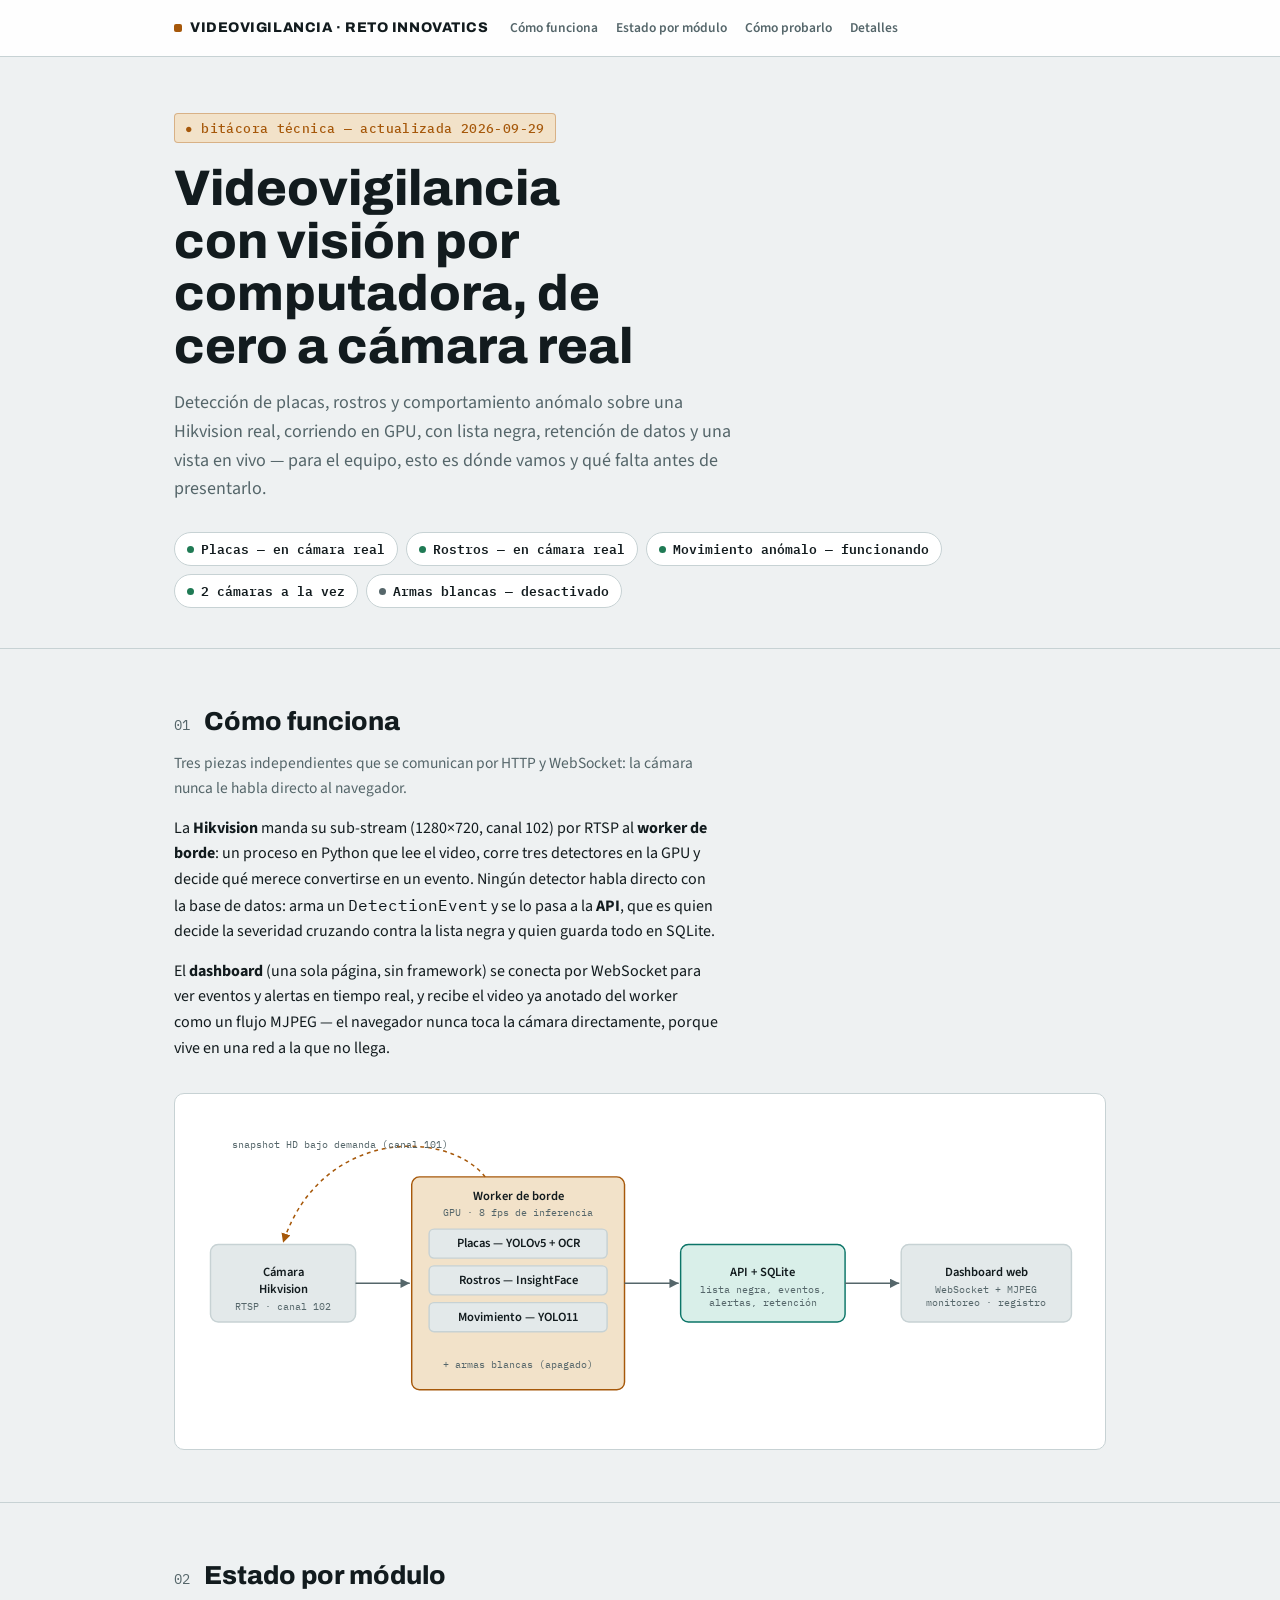
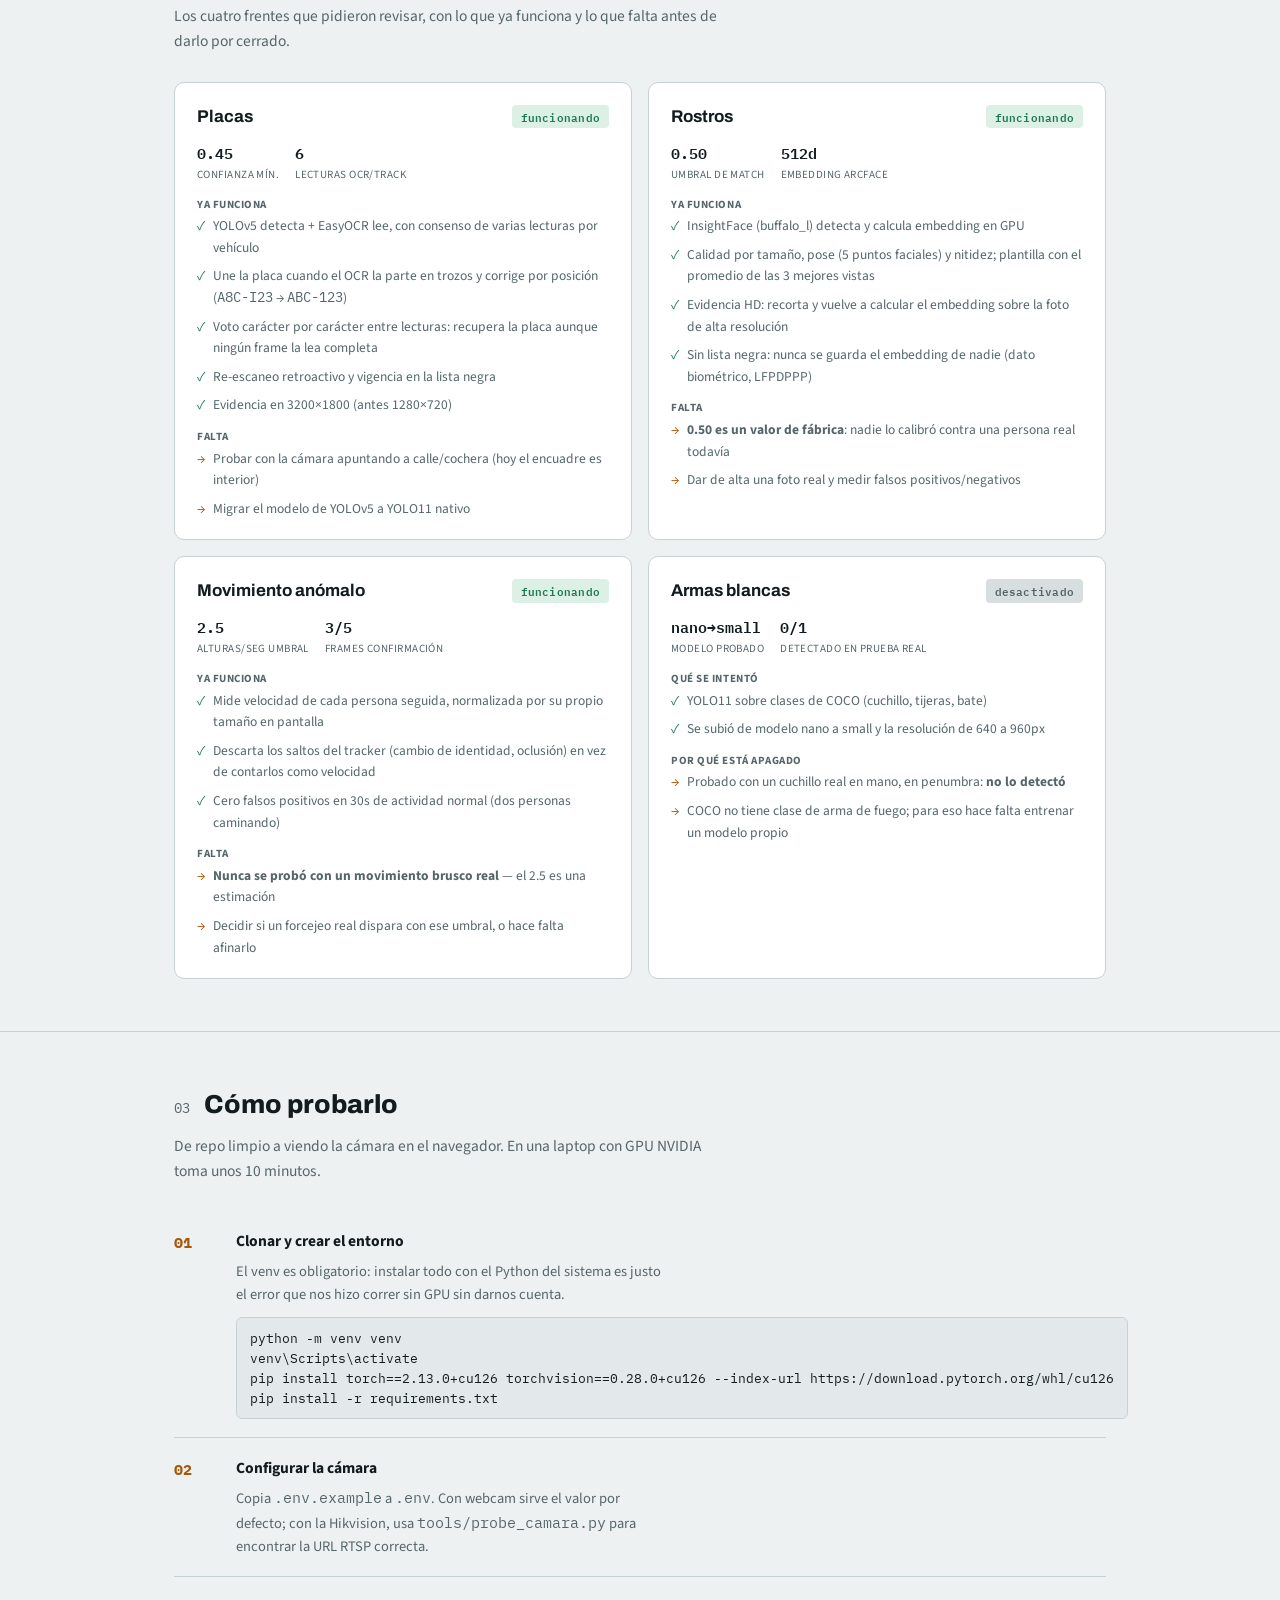
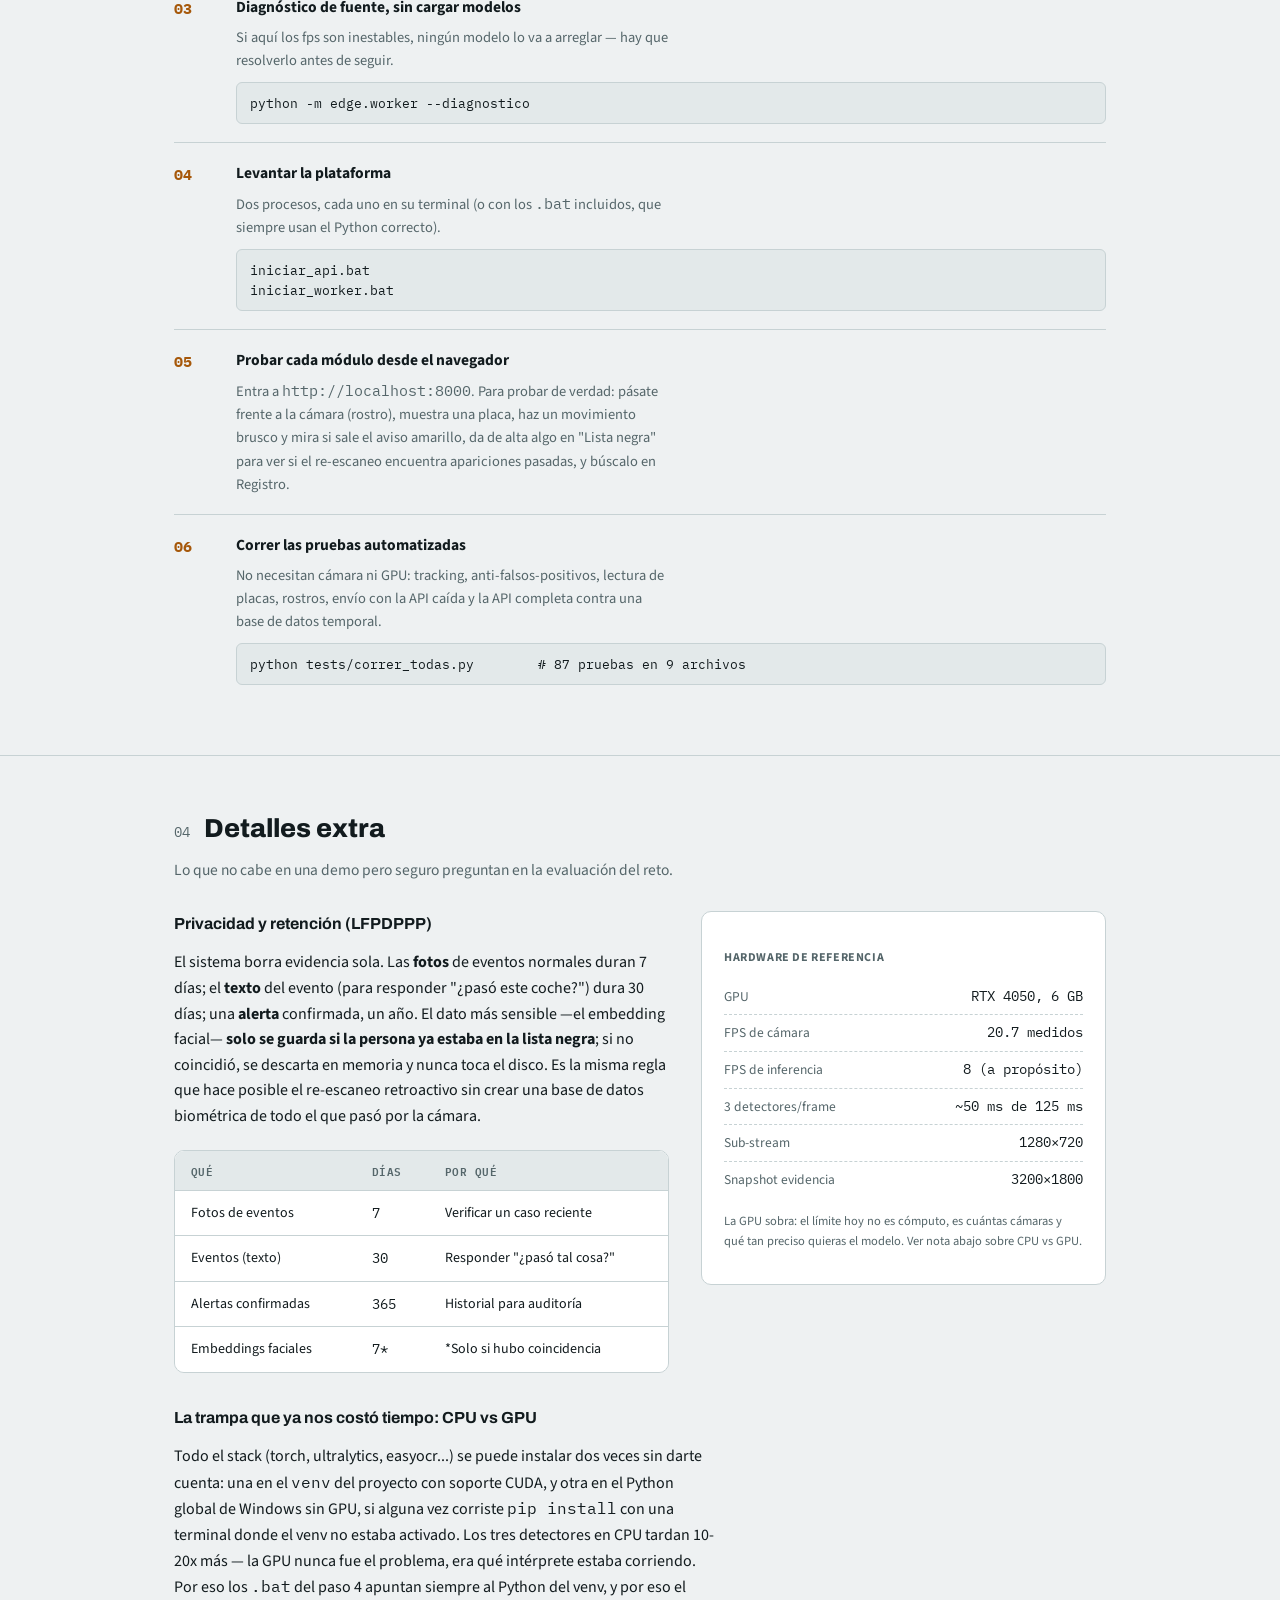
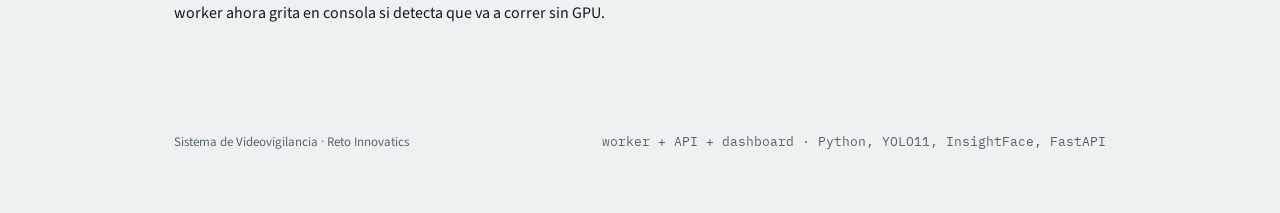
==== docs/bitacoravideovigilancia.html @ a85c43ca "Revision de rendimiento y precision: envio asincrono, OCR, rostros y busqueda Cuellos de botella - e" ====
<!DOCTYPE html>
<html lang="es">
<head>
<meta charset="utf-8">
<meta name="viewport" content="width=device-width, initial-scale=1">
<title>Bitácora de Videovigilancia</title>
<link rel="stylesheet" href="https://fonts.googleapis.com/css2?family=Archivo:wght@600;700;800&family=Source+Sans+3:wght@400;500;600;700&family=IBM+Plex+Mono:wght@400;500;600&display=swap">
<style>
  :root {
    --bg: #eef1f2;
    --surface: #ffffff;
    --surface-2: #e3e9ea;
    --surface-3: #d6dee0;
    --border: #c7d2d4;
    --text: #121b1e;
    --text-muted: #55666a;
    --accent: #a6580a;
    --accent-ink: #ffffff;
    --accent-soft: #f2e2c9;
    --teal: #0c7568;
    --teal-soft: #d9efe9;
    --critical: #b6293a;
    --critical-soft: #f6dde0;
    --ok: #1f7a54;
    --ok-soft: #dcf0e5;
    --font-display: "Archivo", "Arial Narrow", sans-serif;
    --font-body: "Source Sans 3", "Segoe UI", sans-serif;
    --font-mono: "IBM Plex Mono", ui-monospace, Consolas, monospace;
  }
  @media (prefers-color-scheme: dark) {
    :root:not([data-theme="light"]) {
      --bg: #0a0f11;
      --surface: #11181b;
      --surface-2: #182124;
      --surface-3: #212c2f;
      --border: #2a3538;
      --text: #e9eff0;
      --text-muted: #90a2a6;
      --accent: #f0a139;
      --accent-ink: #241601;
      --accent-soft: #3a2c14;
      --teal: #2fd6c5;
      --teal-soft: #12302c;
      --critical: #ff6470;
      --critical-soft: #3a161a;
      --ok: #3fdb9a;
      --ok-soft: #123326;
    }
  }
  :root[data-theme="dark"] {
    --bg: #0a0f11;
    --surface: #11181b;
    --surface-2: #182124;
    --surface-3: #212c2f;
    --border: #2a3538;
    --text: #e9eff0;
    --text-muted: #90a2a6;
    --accent: #f0a139;
    --accent-ink: #241601;
    --accent-soft: #3a2c14;
    --teal: #2fd6c5;
    --teal-soft: #12302c;
    --critical: #ff6470;
    --critical-soft: #3a161a;
    --ok: #3fdb9a;
    --ok-soft: #123326;
  }

  * { box-sizing: border-box; }
  body {
    margin: 0; background: var(--bg); color: var(--text);
    font-family: var(--font-body); font-size: 16px; line-height: 1.6;
    -webkit-font-smoothing: antialiased;
  }
  h1, h2, h3 { font-family: var(--font-display); text-wrap: balance; margin: 0; }
  code, .mono { font-family: var(--font-mono); }
  a { color: var(--teal); }
  ::selection { background: var(--accent-soft); }

  .envoltura { max-width: 980px; margin: 0 auto; padding: 0 24px; }

  /* ---------- Barra superior ---------- */
  #barra {
    position: sticky; top: 0; z-index: 20;
    background: color-mix(in srgb, var(--surface) 92%, transparent);
    backdrop-filter: blur(8px);
    border-bottom: 1px solid var(--border);
  }
  #barra .envoltura {
    display: flex; align-items: center; gap: 22px; height: 56px;
    overflow-x: auto;
  }
  #barra .marca {
    font-family: var(--font-display); font-weight: 800; font-size: 14px;
    letter-spacing: .04em; text-transform: uppercase; white-space: nowrap;
    display: flex; align-items: center; gap: 8px;
  }
  #barra .marca .punto { width: 8px; height: 8px; border-radius: 2px; background: var(--accent); }
  #barra nav { display: flex; gap: 18px; white-space: nowrap; }
  #barra nav a {
    font-size: 13.5px; font-weight: 600; color: var(--text-muted);
    text-decoration: none;
  }
  #barra nav a:hover { color: var(--text); }

  /* ---------- Portada ---------- */
  header.portada { padding: 56px 0 40px; }
  .eyebrow {
    display: inline-flex; align-items: center; gap: 8px;
    font-family: var(--font-mono); font-size: 12.5px; font-weight: 500;
    color: var(--accent); letter-spacing: .03em;
    background: var(--accent-soft); border: 1px solid color-mix(in srgb, var(--accent) 35%, transparent);
    padding: 4px 10px; border-radius: 4px; margin-bottom: 20px;
  }
  header.portada h1 {
    font-size: clamp(32px, 5vw, 50px); font-weight: 800; line-height: 1.05;
    max-width: 15ch;
  }
  header.portada .subtitulo {
    margin-top: 16px; font-size: 18px; color: var(--text-muted); max-width: 62ch;
  }
  .chips { display: flex; flex-wrap: wrap; gap: 8px; margin-top: 28px; }
  .chip {
    display: inline-flex; align-items: center; gap: 7px;
    font-size: 12.5px; font-weight: 600; padding: 6px 12px; border-radius: 100px;
    border: 1px solid var(--border); background: var(--surface);
    font-family: var(--font-mono);
  }
  .chip .foco { width: 7px; height: 7px; border-radius: 50%; flex: none; }
  .foco.ok { background: var(--ok); }
  .foco.aviso { background: var(--accent); }
  .foco.apagado { background: var(--text-muted); }

  /* ---------- Secciones ---------- */
  section { padding: 52px 0; border-top: 1px solid var(--border); }
  .titulo-seccion { display: flex; align-items: baseline; gap: 14px; margin-bottom: 8px; flex-wrap: wrap; }
  .titulo-seccion h2 { font-size: 26px; font-weight: 800; }
  .titulo-seccion .num { font-family: var(--font-mono); color: var(--text-muted); font-size: 14px; }
  .dek { color: var(--text-muted); max-width: 68ch; margin-top: 4px; font-size: 15.5px; }
  .cuerpo { max-width: 68ch; }
  .cuerpo p { margin: 14px 0; }
  .cuerpo strong { color: var(--text); }

  /* ---------- Diagrama ---------- */
  .diagrama-envoltura {
    margin-top: 32px; border: 1px solid var(--border); border-radius: 10px;
    background: var(--surface); padding: 20px; overflow-x: auto;
  }
  .diagrama-envoltura svg { display: block; min-width: 720px; width: 100%; height: auto; }
  .nodo-caja { fill: var(--surface-2); stroke: var(--border); stroke-width: 1.5; }
  .nodo-caja.acento { fill: var(--accent-soft); stroke: var(--accent); }
  .nodo-caja.teal { fill: var(--teal-soft); stroke: var(--teal); }
  .nodo-texto { font-family: var(--font-body); font-size: 13px; fill: var(--text); font-weight: 600; }
  .nodo-sub { font-family: var(--font-mono); font-size: 10.5px; fill: var(--text-muted); }
  .flujo-linea { stroke: var(--text-muted); stroke-width: 1.6; fill: none; }
  .flujo-linea.punteada { stroke-dasharray: 4 4; stroke: var(--accent); }
  .flujo-etiqueta { font-family: var(--font-mono); font-size: 10.5px; fill: var(--text-muted); }

  /* ---------- Tarjetas de modulo ---------- */
  .grid-modulos { display: grid; grid-template-columns: repeat(2, 1fr); gap: 16px; margin-top: 28px; }
  @media (max-width: 720px) { .grid-modulos { grid-template-columns: 1fr; } }
  .tarjeta-modulo {
    border: 1px solid var(--border); border-radius: 10px; background: var(--surface);
    padding: 20px 22px; display: flex; flex-direction: column; gap: 12px;
  }
  .tarjeta-modulo .cab { display: flex; align-items: center; justify-content: space-between; gap: 10px; }
  .tarjeta-modulo h3 { font-size: 17px; font-weight: 700; }
  .estado {
    font-family: var(--font-mono); font-size: 11px; font-weight: 600; letter-spacing: .02em;
    padding: 3px 9px; border-radius: 4px; white-space: nowrap;
  }
  .estado.ok { background: var(--ok-soft); color: var(--ok); }
  .estado.aviso { background: var(--accent-soft); color: var(--accent); }
  .estado.apagado { background: var(--surface-3); color: var(--text-muted); }
  .tarjeta-modulo .metricas { display: flex; gap: 16px; flex-wrap: wrap; }
  .metrica-mini .n { font-family: var(--font-mono); font-weight: 600; font-size: 15px; }
  .metrica-mini .e { font-size: 11px; color: var(--text-muted); text-transform: uppercase; letter-spacing: .04em; }
  .tarjeta-modulo .lista-mini { margin: 0; padding: 0; list-style: none; display: flex; flex-direction: column; gap: 7px; }
  .tarjeta-modulo .lista-mini li { font-size: 13.5px; padding-left: 16px; position: relative; color: var(--text-muted); }
  .tarjeta-modulo .lista-mini.falta li::before { content: "→"; position: absolute; left: 0; color: var(--accent); }
  .tarjeta-modulo .lista-mini.hecho li::before { content: "✓"; position: absolute; left: 0; color: var(--ok); }
  .tarjeta-modulo .etiqueta-lista {
    font-size: 11px; font-weight: 700; text-transform: uppercase; letter-spacing: .05em;
    color: var(--text-muted); margin-bottom: 2px;
  }

  /* ---------- Pasos (cómo probarlo) ---------- */
  .pasos { counter-reset: paso; margin-top: 28px; display: flex; flex-direction: column; }
  .paso {
    counter-increment: paso; display: grid; grid-template-columns: 44px 1fr; gap: 18px;
    padding: 18px 0; border-top: 1px solid var(--border);
  }
  .paso:first-child { border-top: none; }
  .paso::before {
    content: counter(paso, decimal-leading-zero);
    font-family: var(--font-mono); font-weight: 700; font-size: 15px; color: var(--accent);
    align-self: start; padding-top: 2px;
  }
  .paso h4 { font-size: 15.5px; font-weight: 700; margin: 0 0 6px; }
  .paso p { margin: 0; color: var(--text-muted); font-size: 14.5px; max-width: 62ch; }
  .paso pre {
    margin: 10px 0 0; padding: 10px 13px; background: var(--surface-2); border: 1px solid var(--border);
    border-radius: 6px; font-family: var(--font-mono); font-size: 12.5px; overflow-x: auto;
    color: var(--text);
  }

  /* ---------- Tabla de retención ---------- */
  .tabla-envoltura { overflow-x: auto; margin-top: 20px; border: 1px solid var(--border); border-radius: 10px; }
  table { width: 100%; border-collapse: collapse; font-size: 14px; background: var(--surface); }
  th, td { text-align: left; padding: 11px 16px; border-bottom: 1px solid var(--border); white-space: nowrap; }
  th {
    font-family: var(--font-mono); font-size: 11px; text-transform: uppercase; letter-spacing: .04em;
    color: var(--text-muted); background: var(--surface-2); font-weight: 600;
  }
  tr:last-child td { border-bottom: none; }
  td.num { font-family: var(--font-mono); font-variant-numeric: tabular-nums; }

  /* ---------- Panel hardware / detalle ---------- */
  .grid-detalle { display: grid; grid-template-columns: 1.1fr .9fr; gap: 32px; margin-top: 28px; align-items: start; }
  @media (max-width: 780px) { .grid-detalle { grid-template-columns: 1fr; } }
  .panel-lateral {
    border: 1px solid var(--border); border-radius: 10px; background: var(--surface);
    padding: 20px 22px;
  }
  .panel-lateral h4 {
    font-size: 12px; text-transform: uppercase; letter-spacing: .05em; color: var(--text-muted);
    font-weight: 700; margin-bottom: 12px;
  }
  .par { display: flex; justify-content: space-between; gap: 12px; padding: 7px 0; border-top: 1px dashed var(--border); font-size: 13.5px; }
  .par:first-of-type { border-top: none; }
  .par .k { color: var(--text-muted); }
  .par .v { font-family: var(--font-mono); text-align: right; }

  /* ---------- Pie ---------- */
  footer { padding: 40px 0 60px; }
  footer .envoltura {
    display: flex; justify-content: space-between; align-items: center; gap: 16px; flex-wrap: wrap;
    color: var(--text-muted); font-size: 13px;
  }
  footer .mono { color: var(--text-muted); }

  @media (max-width: 560px) {
    #barra nav { display: none; }
  }
</style>
</head>
<body>

<div id="barra">
  <div class="envoltura">
    <div class="marca"><span class="punto"></span>Videovigilancia · Reto Innovatics</div>
    <nav>
      <a href="#funciona">Cómo funciona</a>
      <a href="#modulos">Estado por módulo</a>
      <a href="#probarlo">Cómo probarlo</a>
      <a href="#detalles">Detalles</a>
    </nav>
  </div>
</div>

<div class="envoltura">
  <header class="portada">
    <span class="eyebrow">● bitácora técnica — actualizada 2026-09-29</span>
    <h1>Videovigilancia con visión por computadora, de cero a cámara real</h1>
    <p class="subtitulo">
      Detección de placas, rostros y comportamiento anómalo sobre una Hikvision real,
      corriendo en GPU, con lista negra, retención de datos y una vista en vivo — para
      el equipo, esto es dónde vamos y qué falta antes de presentarlo.
    </p>
    <div class="chips">
      <span class="chip"><span class="foco ok"></span>Placas — en cámara real</span>
      <span class="chip"><span class="foco ok"></span>Rostros — en cámara real</span>
      <span class="chip"><span class="foco ok"></span>Movimiento anómalo — funcionando</span>
      <span class="chip"><span class="foco ok"></span>2 cámaras a la vez</span>
      <span class="chip"><span class="foco apagado"></span>Armas blancas — desactivado</span>
    </div>
  </header>
</div>

<section id="funciona">
  <div class="envoltura">
    <div class="titulo-seccion"><span class="num">01</span><h2>Cómo funciona</h2></div>
    <p class="dek">Tres piezas independientes que se comunican por HTTP y WebSocket: la cámara nunca le habla directo al navegador.</p>
    <div class="cuerpo">
      <p>
        La <strong>Hikvision</strong> manda su sub-stream (1280×720, canal 102) por RTSP al
        <strong>worker de borde</strong>: un proceso en Python que lee el video, corre tres
        detectores en la GPU y decide qué merece convertirse en un evento. Ningún detector
        habla directo con la base de datos: arma un <code>DetectionEvent</code> y se lo pasa
        a la <strong>API</strong>, que es quien decide la severidad cruzando contra la lista
        negra y quien guarda todo en SQLite.
      </p>
      <p>
        El <strong>dashboard</strong> (una sola página, sin framework) se conecta por
        WebSocket para ver eventos y alertas en tiempo real, y recibe el video ya anotado
        del worker como un flujo MJPEG — el navegador nunca toca la cámara directamente,
        porque vive en una red a la que no llega.
      </p>
    </div>

    <div class="diagrama-envoltura">
      <svg viewBox="0 -25 920 325" role="img" aria-label="Diagrama de flujo: camara al worker, al API, al dashboard">
        <rect class="nodo-caja" x="16" y="110" width="150" height="80" rx="8"/>
        <text class="nodo-texto" x="91" y="142" text-anchor="middle">Cámara</text>
        <text class="nodo-texto" x="91" y="160" text-anchor="middle">Hikvision</text>
        <text class="nodo-sub" x="91" y="178" text-anchor="middle">RTSP · canal 102</text>

        <line class="flujo-linea" x1="166" y1="150" x2="222" y2="150" marker-end="url(#flecha)"/>

        <rect class="nodo-caja acento" x="224" y="40" width="220" height="220" rx="8"/>
        <text class="nodo-texto" x="334" y="64" text-anchor="middle">Worker de borde</text>
        <text class="nodo-sub" x="334" y="80" text-anchor="middle">GPU · 8 fps de inferencia</text>

        <rect class="nodo-caja" x="242" y="94" width="184" height="30" rx="5"/>
        <text class="nodo-texto" x="334" y="113" text-anchor="middle" style="font-weight:600">Placas — YOLOv5 + OCR</text>

        <rect class="nodo-caja" x="242" y="132" width="184" height="30" rx="5"/>
        <text class="nodo-texto" x="334" y="151" text-anchor="middle" style="font-weight:600">Rostros — InsightFace</text>

        <rect class="nodo-caja" x="242" y="170" width="184" height="30" rx="5"/>
        <text class="nodo-texto" x="334" y="189" text-anchor="middle" style="font-weight:600">Movimiento — YOLO11</text>

        <text class="nodo-sub" x="334" y="238" text-anchor="middle">+ armas blancas (apagado)</text>

        <path class="flujo-linea punteada" d="M 300 40 C 260 -10, 130 -10, 91 108" marker-end="url(#flechaAccent)"/>
        <text class="flujo-etiqueta" x="150" y="10" text-anchor="middle">snapshot HD bajo demanda (canal 101)</text>

        <line class="flujo-linea" x1="444" y1="150" x2="500" y2="150" marker-end="url(#flecha)"/>

        <rect class="nodo-caja teal" x="502" y="110" width="170" height="80" rx="8"/>
        <text class="nodo-texto" x="587" y="142" text-anchor="middle">API + SQLite</text>
        <text class="nodo-sub" x="587" y="160" text-anchor="middle">lista negra, eventos,</text>
        <text class="nodo-sub" x="587" y="174" text-anchor="middle">alertas, retención</text>

        <line class="flujo-linea" x1="672" y1="150" x2="728" y2="150" marker-end="url(#flecha)"/>

        <rect class="nodo-caja" x="730" y="110" width="176" height="80" rx="8"/>
        <text class="nodo-texto" x="818" y="142" text-anchor="middle">Dashboard web</text>
        <text class="nodo-sub" x="818" y="160" text-anchor="middle">WebSocket + MJPEG</text>
        <text class="nodo-sub" x="818" y="174" text-anchor="middle">monitoreo · registro</text>

        <defs>
          <marker id="flecha" markerWidth="8" markerHeight="8" refX="6" refY="3" orient="auto">
            <path d="M0,0 L6,3 L0,6 Z" fill="var(--text-muted)"/>
          </marker>
          <marker id="flechaAccent" markerWidth="8" markerHeight="8" refX="6" refY="3" orient="auto">
            <path d="M0,0 L6,3 L0,6 Z" fill="var(--accent)"/>
          </marker>
        </defs>
      </svg>
    </div>
  </div>
</section>

<section id="modulos">
  <div class="envoltura">
    <div class="titulo-seccion"><span class="num">02</span><h2>Estado por módulo</h2></div>
    <p class="dek">Los cuatro frentes que pidieron revisar, con lo que ya funciona y lo que falta antes de darlo por cerrado.</p>

    <div class="grid-modulos">
      <div class="tarjeta-modulo">
        <div class="cab"><h3>Placas</h3><span class="estado ok">funcionando</span></div>
        <div class="metricas">
          <div class="metrica-mini"><div class="n">0.45</div><div class="e">confianza mín.</div></div>
          <div class="metrica-mini"><div class="n">6</div><div class="e">lecturas OCR/track</div></div>
        </div>
        <div>
          <div class="etiqueta-lista">Ya funciona</div>
          <ul class="lista-mini hecho">
            <li>YOLOv5 detecta + EasyOCR lee, con consenso de varias lecturas por vehículo</li>
            <li>Une la placa cuando el OCR la parte en trozos y corrige por posición (<code>A8C-I23</code> → <code>ABC-123</code>)</li>
            <li>Voto carácter por carácter entre lecturas: recupera la placa aunque ningún frame la lea completa</li>
            <li>Re-escaneo retroactivo y vigencia en la lista negra</li>
            <li>Evidencia en 3200×1800 (antes 1280×720)</li>
          </ul>
        </div>
        <div>
          <div class="etiqueta-lista">Falta</div>
          <ul class="lista-mini falta">
            <li>Probar con la cámara apuntando a calle/cochera (hoy el encuadre es interior)</li>
            <li>Migrar el modelo de YOLOv5 a YOLO11 nativo</li>
          </ul>
        </div>
      </div>

      <div class="tarjeta-modulo">
        <div class="cab"><h3>Rostros</h3><span class="estado ok">funcionando</span></div>
        <div class="metricas">
          <div class="metrica-mini"><div class="n">0.50</div><div class="e">umbral de match</div></div>
          <div class="metrica-mini"><div class="n">512d</div><div class="e">embedding ArcFace</div></div>
        </div>
        <div>
          <div class="etiqueta-lista">Ya funciona</div>
          <ul class="lista-mini hecho">
            <li>InsightFace (buffalo_l) detecta y calcula embedding en GPU</li>
            <li>Calidad por tamaño, pose (5 puntos faciales) y nitidez; plantilla con el promedio de las 3 mejores vistas</li>
            <li>Evidencia HD: recorta y vuelve a calcular el embedding sobre la foto de alta resolución</li>
            <li>Sin lista negra: nunca se guarda el embedding de nadie (dato biométrico, LFPDPPP)</li>
          </ul>
        </div>
        <div>
          <div class="etiqueta-lista">Falta</div>
          <ul class="lista-mini falta">
            <li><strong>0.50 es un valor de fábrica</strong>: nadie lo calibró contra una persona real todavía</li>
            <li>Dar de alta una foto real y medir falsos positivos/negativos</li>
          </ul>
        </div>
      </div>

      <div class="tarjeta-modulo">
        <div class="cab"><h3>Movimiento anómalo</h3><span class="estado ok">funcionando</span></div>
        <div class="metricas">
          <div class="metrica-mini"><div class="n">2.5</div><div class="e">alturas/seg umbral</div></div>
          <div class="metrica-mini"><div class="n">3/5</div><div class="e">frames confirmación</div></div>
        </div>
        <div>
          <div class="etiqueta-lista">Ya funciona</div>
          <ul class="lista-mini hecho">
            <li>Mide velocidad de cada persona seguida, normalizada por su propio tamaño en pantalla</li>
            <li>Descarta los saltos del tracker (cambio de identidad, oclusión) en vez de contarlos como velocidad</li>
            <li>Cero falsos positivos en 30s de actividad normal (dos personas caminando)</li>
          </ul>
        </div>
        <div>
          <div class="etiqueta-lista">Falta</div>
          <ul class="lista-mini falta">
            <li><strong>Nunca se probó con un movimiento brusco real</strong> — el 2.5 es una estimación</li>
            <li>Decidir si un forcejeo real dispara con ese umbral, o hace falta afinarlo</li>
          </ul>
        </div>
      </div>

      <div class="tarjeta-modulo">
        <div class="cab"><h3>Armas blancas</h3><span class="estado apagado">desactivado</span></div>
        <div class="metricas">
          <div class="metrica-mini"><div class="n">nano→small</div><div class="e">modelo probado</div></div>
          <div class="metrica-mini"><div class="n">0/1</div><div class="e">detectado en prueba real</div></div>
        </div>
        <div>
          <div class="etiqueta-lista">Qué se intentó</div>
          <ul class="lista-mini hecho">
            <li>YOLO11 sobre clases de COCO (cuchillo, tijeras, bate)</li>
            <li>Se subió de modelo nano a small y la resolución de 640 a 960px</li>
          </ul>
        </div>
        <div>
          <div class="etiqueta-lista">Por qué está apagado</div>
          <ul class="lista-mini falta">
            <li>Probado con un cuchillo real en mano, en penumbra: <strong>no lo detectó</strong></li>
            <li>COCO no tiene clase de arma de fuego; para eso hace falta entrenar un modelo propio</li>
          </ul>
        </div>
      </div>
    </div>
  </div>
</section>

<section id="probarlo">
  <div class="envoltura">
    <div class="titulo-seccion"><span class="num">03</span><h2>Cómo probarlo</h2></div>
    <p class="dek">De repo limpio a viendo la cámara en el navegador. En una laptop con GPU NVIDIA toma unos 10 minutos.</p>

    <div class="pasos">
      <div class="paso">
        <div>
          <h4>Clonar y crear el entorno</h4>
          <p>El venv es obligatorio: instalar todo con el Python del sistema es justo el error que nos hizo correr sin GPU sin darnos cuenta.</p>
          <pre>python -m venv venv
venv\Scripts\activate
pip install torch==2.13.0+cu126 torchvision==0.28.0+cu126 --index-url https://download.pytorch.org/whl/cu126
pip install -r requirements.txt</pre>
        </div>
      </div>
      <div class="paso">
        <div>
          <h4>Configurar la cámara</h4>
          <p>Copia <code>.env.example</code> a <code>.env</code>. Con webcam sirve el valor por defecto; con la Hikvision, usa <code>tools/probe_camara.py</code> para encontrar la URL RTSP correcta.</p>
        </div>
      </div>
      <div class="paso">
        <div>
          <h4>Diagnóstico de fuente, sin cargar modelos</h4>
          <p>Si aquí los fps son inestables, ningún modelo lo va a arreglar — hay que resolverlo antes de seguir.</p>
          <pre>python -m edge.worker --diagnostico</pre>
        </div>
      </div>
      <div class="paso">
        <div>
          <h4>Levantar la plataforma</h4>
          <p>Dos procesos, cada uno en su terminal (o con los <code>.bat</code> incluidos, que siempre usan el Python correcto).</p>
          <pre>iniciar_api.bat
iniciar_worker.bat</pre>
        </div>
      </div>
      <div class="paso">
        <div>
          <h4>Probar cada módulo desde el navegador</h4>
          <p>Entra a <code>http://localhost:8000</code>. Para probar de verdad: pásate frente a la cámara (rostro), muestra una placa, haz un movimiento brusco y mira si sale el aviso amarillo, da de alta algo en "Lista negra" para ver si el re-escaneo encuentra apariciones pasadas, y búscalo en Registro.</p>
        </div>
      </div>
      <div class="paso">
        <div>
          <h4>Correr las pruebas automatizadas</h4>
          <p>No necesitan cámara ni GPU: tracking, anti-falsos-positivos, lectura de placas, rostros, envío con la API caída y la API completa contra una base de datos temporal.</p>
          <pre>python tests/correr_todas.py        # 87 pruebas en 9 archivos</pre>
        </div>
      </div>
    </div>
  </div>
</section>

<section id="detalles">
  <div class="envoltura">
    <div class="titulo-seccion"><span class="num">04</span><h2>Detalles extra</h2></div>
    <p class="dek">Lo que no cabe en una demo pero seguro preguntan en la evaluación del reto.</p>

    <div class="grid-detalle">
      <div class="cuerpo">
        <h3 style="font-size:16px; margin-bottom:10px;">Privacidad y retención (LFPDPPP)</h3>
        <p>
          El sistema borra evidencia sola. Las <strong>fotos</strong> de eventos normales duran
          7 días; el <strong>texto</strong> del evento (para responder "¿pasó este coche?") dura
          30 días; una <strong>alerta</strong> confirmada, un año. El dato más sensible —el
          embedding facial— <strong>solo se guarda si la persona ya estaba en la lista negra</strong>;
          si no coincidió, se descarta en memoria y nunca toca el disco. Es la misma regla que
          hace posible el re-escaneo retroactivo sin crear una base de datos biométrica de todo
          el que pasó por la cámara.
        </p>
        <div class="tabla-envoltura">
          <table>
            <thead><tr><th>Qué</th><th>Días</th><th>Por qué</th></tr></thead>
            <tbody>
              <tr><td>Fotos de eventos</td><td class="num">7</td><td>Verificar un caso reciente</td></tr>
              <tr><td>Eventos (texto)</td><td class="num">30</td><td>Responder "¿pasó tal cosa?"</td></tr>
              <tr><td>Alertas confirmadas</td><td class="num">365</td><td>Historial para auditoría</td></tr>
              <tr><td>Embeddings faciales</td><td class="num">7*</td><td>*Solo si hubo coincidencia</td></tr>
            </tbody>
          </table>
        </div>
      </div>

      <div class="panel-lateral">
        <h4>Hardware de referencia</h4>
        <div class="par"><span class="k">GPU</span><span class="v">RTX 4050, 6 GB</span></div>
        <div class="par"><span class="k">FPS de cámara</span><span class="v">20.7 medidos</span></div>
        <div class="par"><span class="k">FPS de inferencia</span><span class="v">8 (a propósito)</span></div>
        <div class="par"><span class="k">3 detectores/frame</span><span class="v">~50 ms de 125 ms</span></div>
        <div class="par"><span class="k">Sub-stream</span><span class="v">1280×720</span></div>
        <div class="par"><span class="k">Snapshot evidencia</span><span class="v">3200×1800</span></div>
        <p style="font-size:12.5px; color:var(--text-muted); margin-top:14px;">
          La GPU sobra: el límite hoy no es cómputo, es cuántas cámaras y qué tan preciso
          quieras el modelo. Ver nota abajo sobre CPU vs GPU.
        </p>
      </div>
    </div>

    <div class="cuerpo" style="margin-top:32px;">
      <h3 style="font-size:16px; margin-bottom:10px;">La trampa que ya nos costó tiempo: CPU vs GPU</h3>
      <p>
        Todo el stack (torch, ultralytics, easyocr...) se puede instalar dos veces sin darte
        cuenta: una en el <code>venv</code> del proyecto con soporte CUDA, y otra en el Python
        global de Windows sin GPU, si alguna vez corriste <code>pip install</code> con una
        terminal donde el venv no estaba activado. Los tres detectores en CPU tardan 10-20x
        más — la GPU nunca fue el problema, era qué intérprete estaba corriendo. Por eso los
        <code>.bat</code> del paso 4 apuntan siempre al Python del venv, y por eso el worker
        ahora grita en consola si detecta que va a correr sin GPU.
      </p>
    </div>
  </div>
</section>

<footer>
  <div class="envoltura">
    <span>Sistema de Videovigilancia · Reto Innovatics</span>
    <span class="mono">worker + API + dashboard · Python, YOLO11, InsightFace, FastAPI</span>
  </div>
</footer>

</body>
</html>
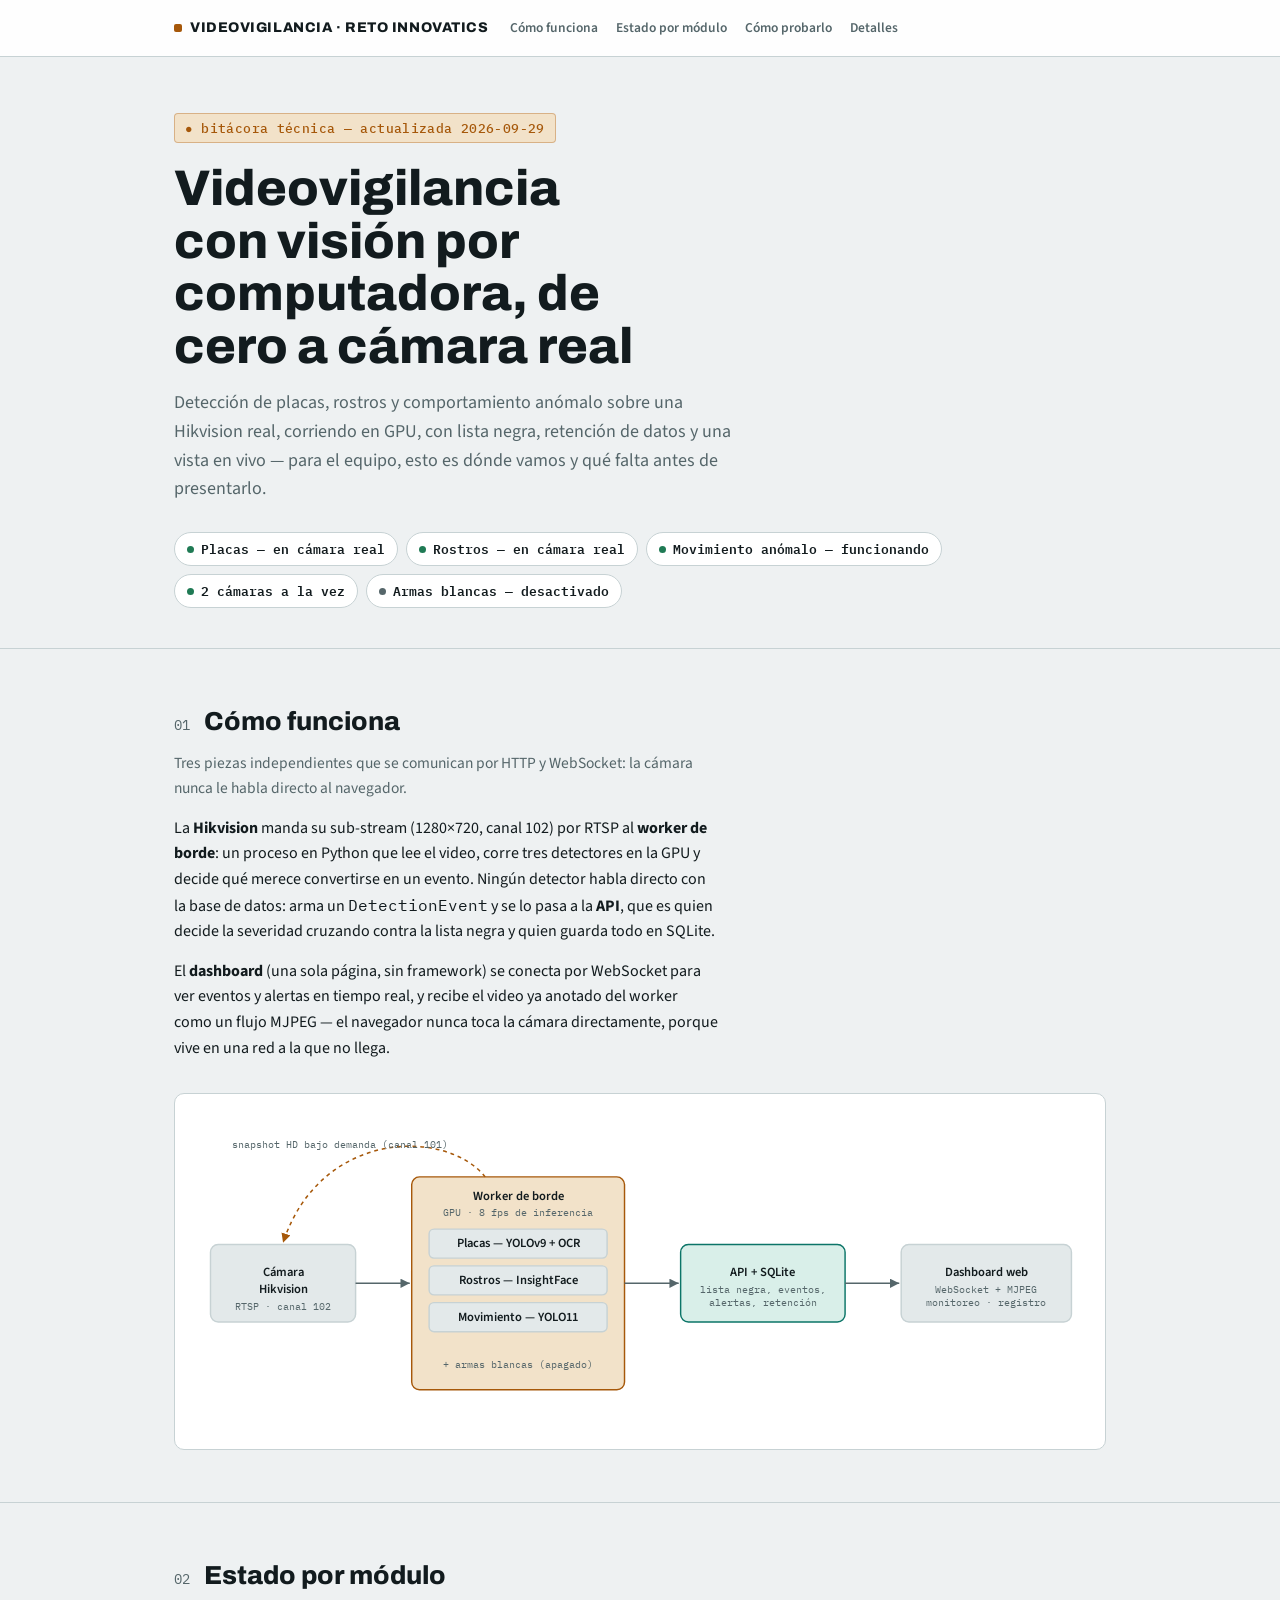
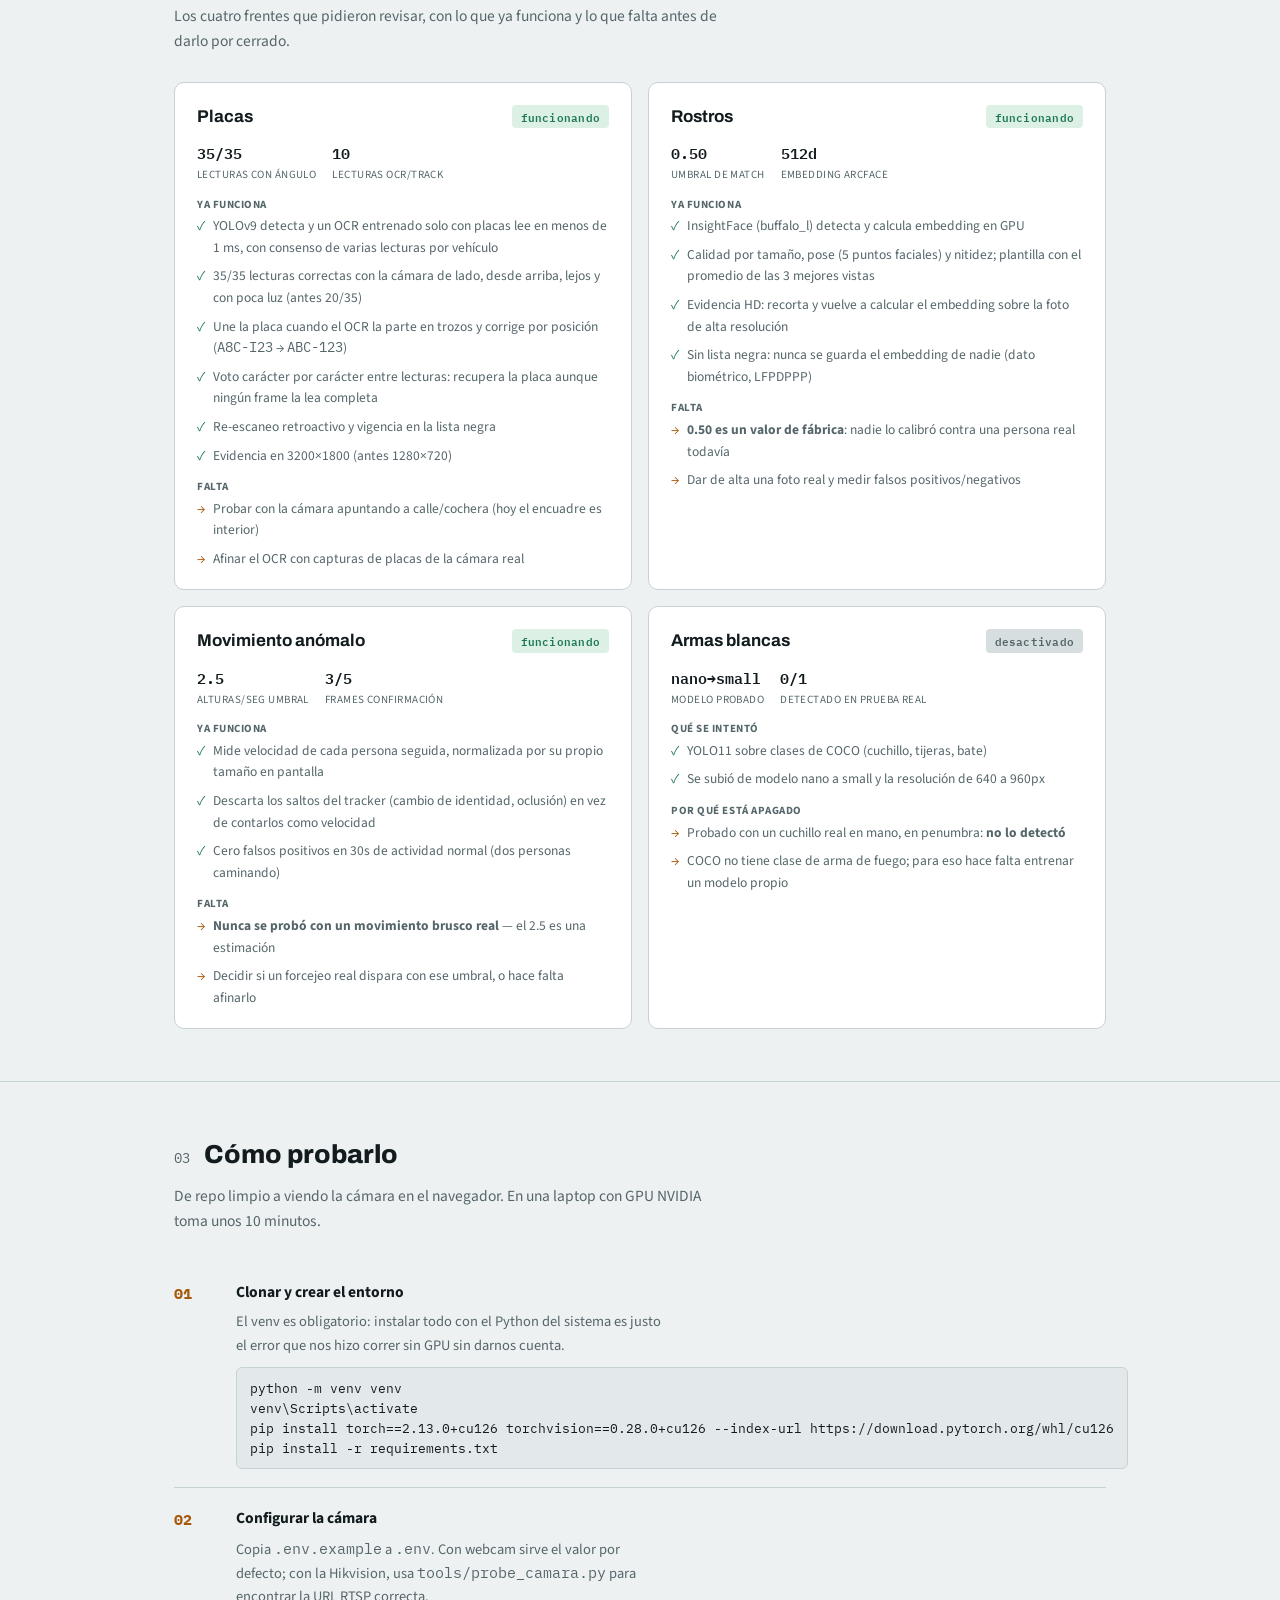
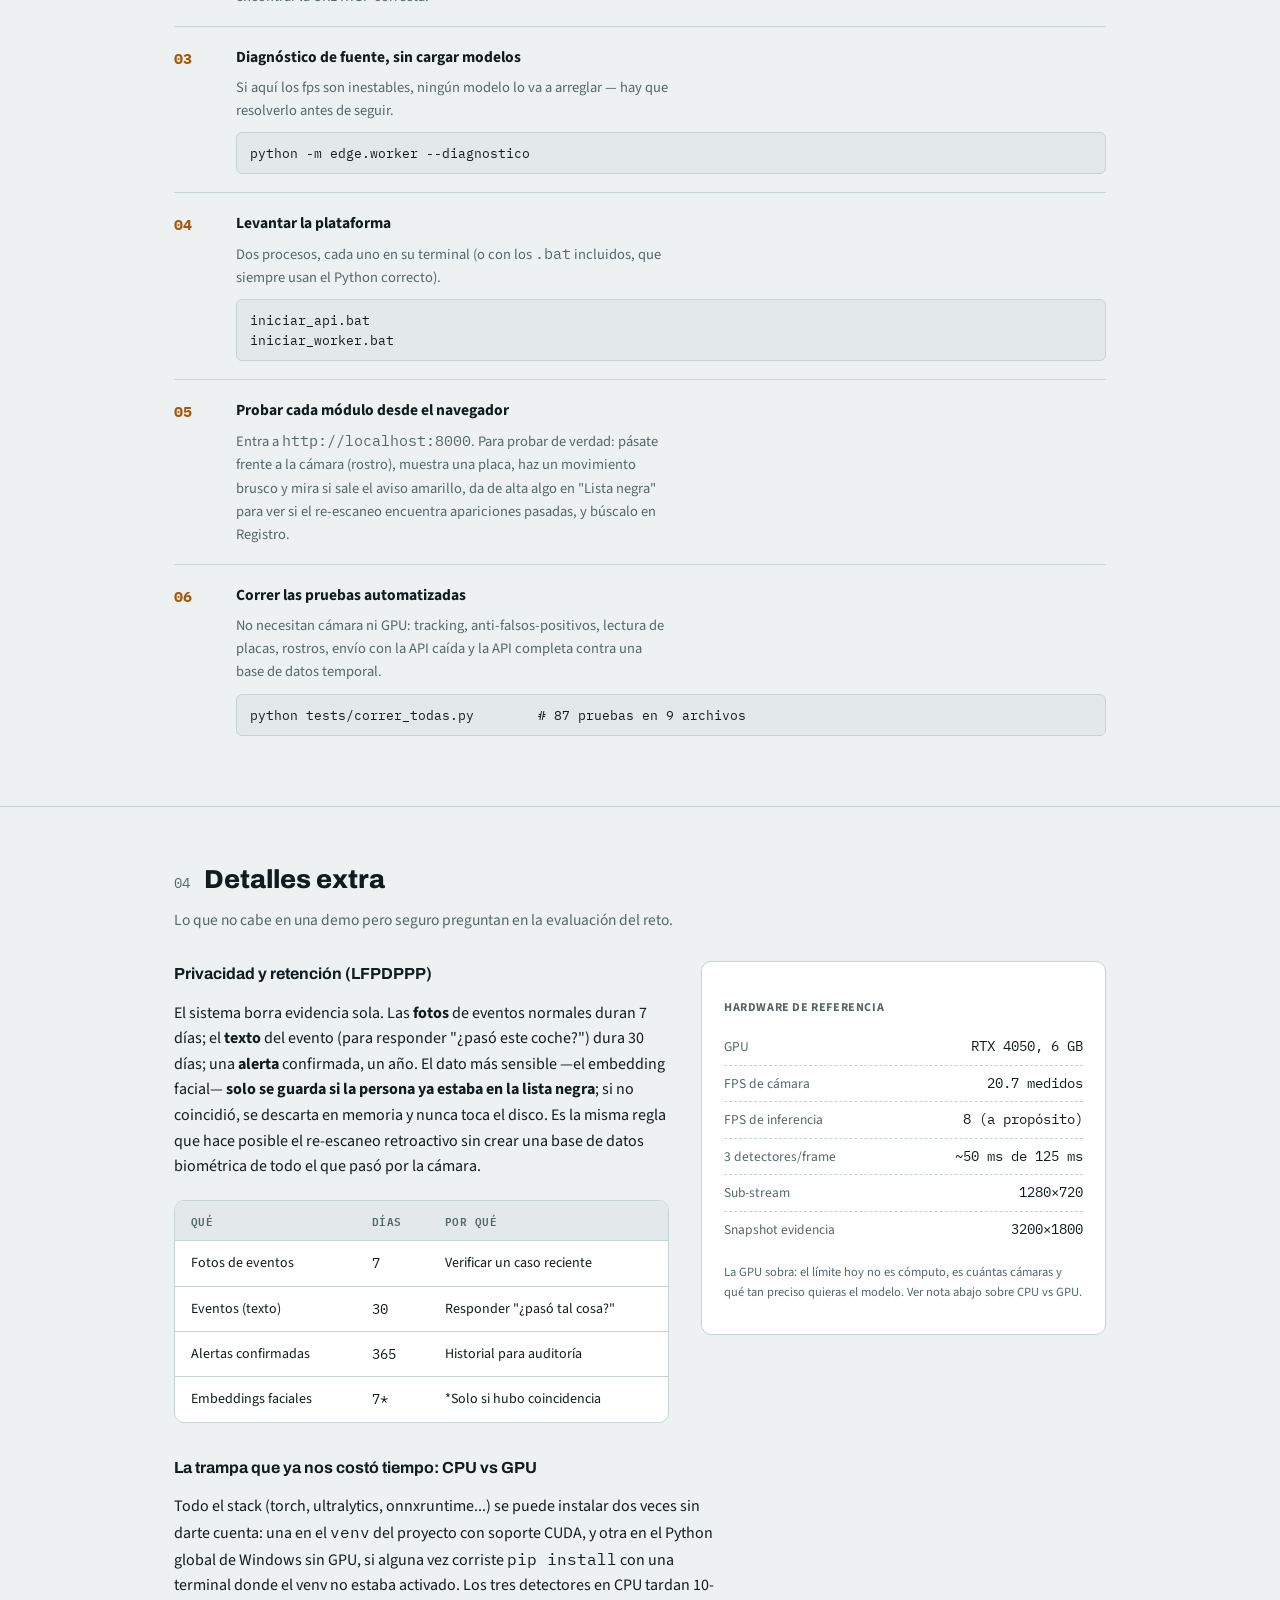
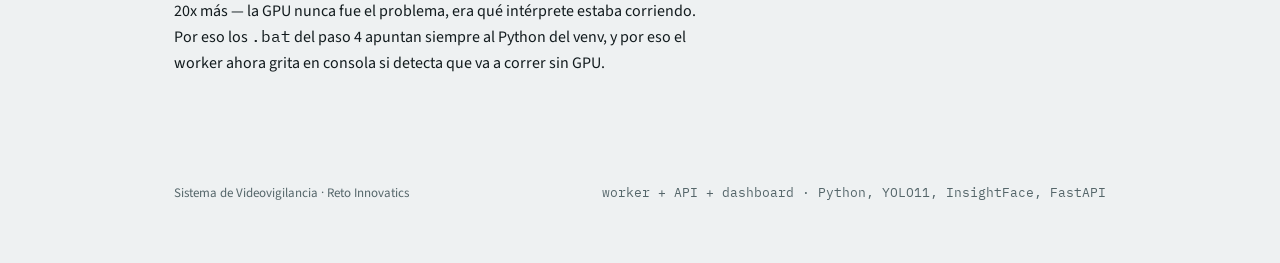
==== commit 8d79d6b9: "Lectura de placas con YOLOv9 + OCR de placas, persona caida y funciones de monitoreo Placas (ver doc" ====
--- a/docs/bitacoravideovigilancia.html
+++ b/docs/bitacoravideovigilancia.html
@@ -312,7 +312,7 @@
         <text class="nodo-sub" x="334" y="80" text-anchor="middle">GPU · 8 fps de inferencia</text>
 
         <rect class="nodo-caja" x="242" y="94" width="184" height="30" rx="5"/>
-        <text class="nodo-texto" x="334" y="113" text-anchor="middle" style="font-weight:600">Placas — YOLOv5 + OCR</text>
+        <text class="nodo-texto" x="334" y="113" text-anchor="middle" style="font-weight:600">Placas — YOLOv9 + OCR</text>
 
         <rect class="nodo-caja" x="242" y="132" width="184" height="30" rx="5"/>
         <text class="nodo-texto" x="334" y="151" text-anchor="middle" style="font-weight:600">Rostros — InsightFace</text>
@@ -361,13 +361,14 @@
       <div class="tarjeta-modulo">
         <div class="cab"><h3>Placas</h3><span class="estado ok">funcionando</span></div>
         <div class="metricas">
-          <div class="metrica-mini"><div class="n">0.45</div><div class="e">confianza mín.</div></div>
-          <div class="metrica-mini"><div class="n">6</div><div class="e">lecturas OCR/track</div></div>
+          <div class="metrica-mini"><div class="n">35/35</div><div class="e">lecturas con ángulo</div></div>
+          <div class="metrica-mini"><div class="n">10</div><div class="e">lecturas OCR/track</div></div>
         </div>
         <div>
           <div class="etiqueta-lista">Ya funciona</div>
           <ul class="lista-mini hecho">
-            <li>YOLOv5 detecta + EasyOCR lee, con consenso de varias lecturas por vehículo</li>
+            <li>YOLOv9 detecta y un OCR entrenado solo con placas lee en menos de 1 ms, con consenso de varias lecturas por vehículo</li>
+            <li>35/35 lecturas correctas con la cámara de lado, desde arriba, lejos y con poca luz (antes 20/35)</li>
             <li>Une la placa cuando el OCR la parte en trozos y corrige por posición (<code>A8C-I23</code> → <code>ABC-123</code>)</li>
             <li>Voto carácter por carácter entre lecturas: recupera la placa aunque ningún frame la lea completa</li>
             <li>Re-escaneo retroactivo y vigencia en la lista negra</li>
@@ -378,7 +379,7 @@
           <div class="etiqueta-lista">Falta</div>
           <ul class="lista-mini falta">
             <li>Probar con la cámara apuntando a calle/cochera (hoy el encuadre es interior)</li>
-            <li>Migrar el modelo de YOLOv5 a YOLO11 nativo</li>
+            <li>Afinar el OCR con capturas de placas de la cámara real</li>
           </ul>
         </div>
       </div>
@@ -557,7 +558,7 @@
     <div class="cuerpo" style="margin-top:32px;">
       <h3 style="font-size:16px; margin-bottom:10px;">La trampa que ya nos costó tiempo: CPU vs GPU</h3>
       <p>
-        Todo el stack (torch, ultralytics, easyocr...) se puede instalar dos veces sin darte
+        Todo el stack (torch, ultralytics, onnxruntime...) se puede instalar dos veces sin darte
         cuenta: una en el <code>venv</code> del proyecto con soporte CUDA, y otra en el Python
         global de Windows sin GPU, si alguna vez corriste <code>pip install</code> con una
         terminal donde el venv no estaba activado. Los tres detectores en CPU tardan 10-20x
